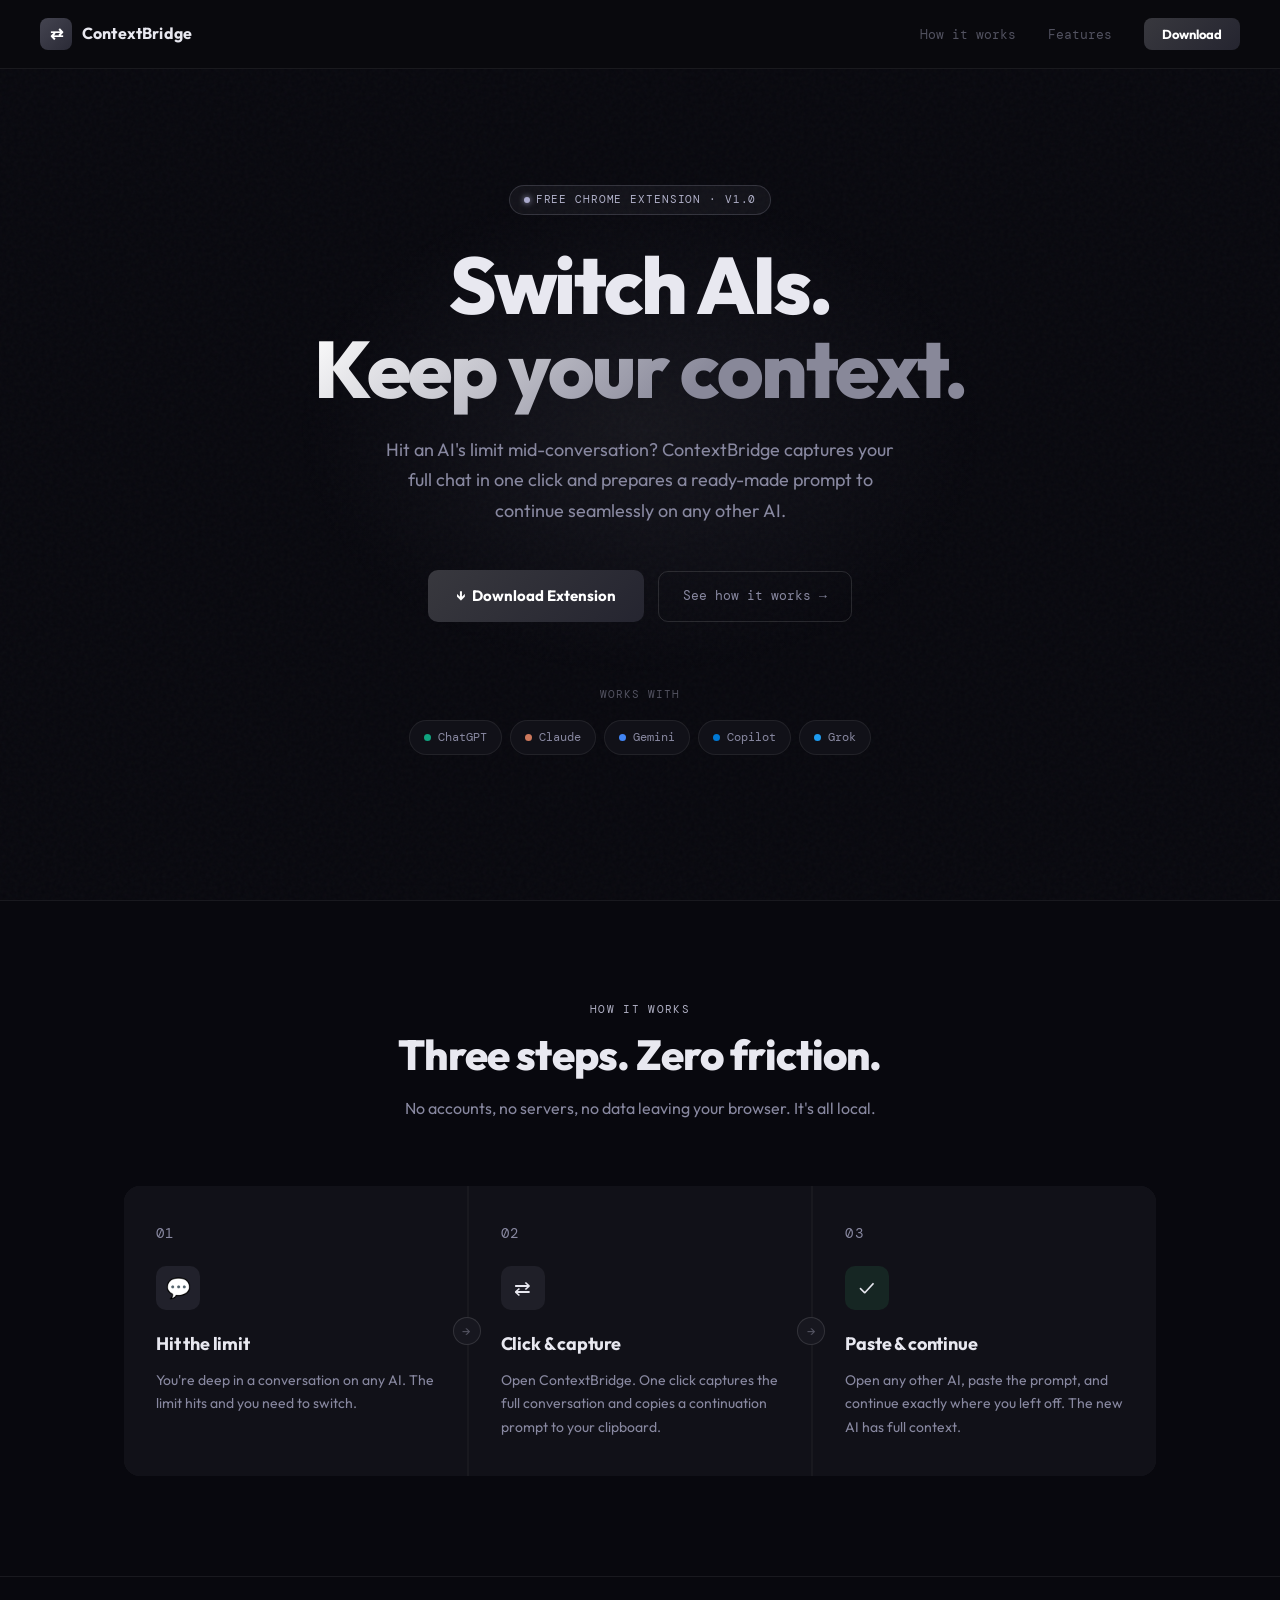
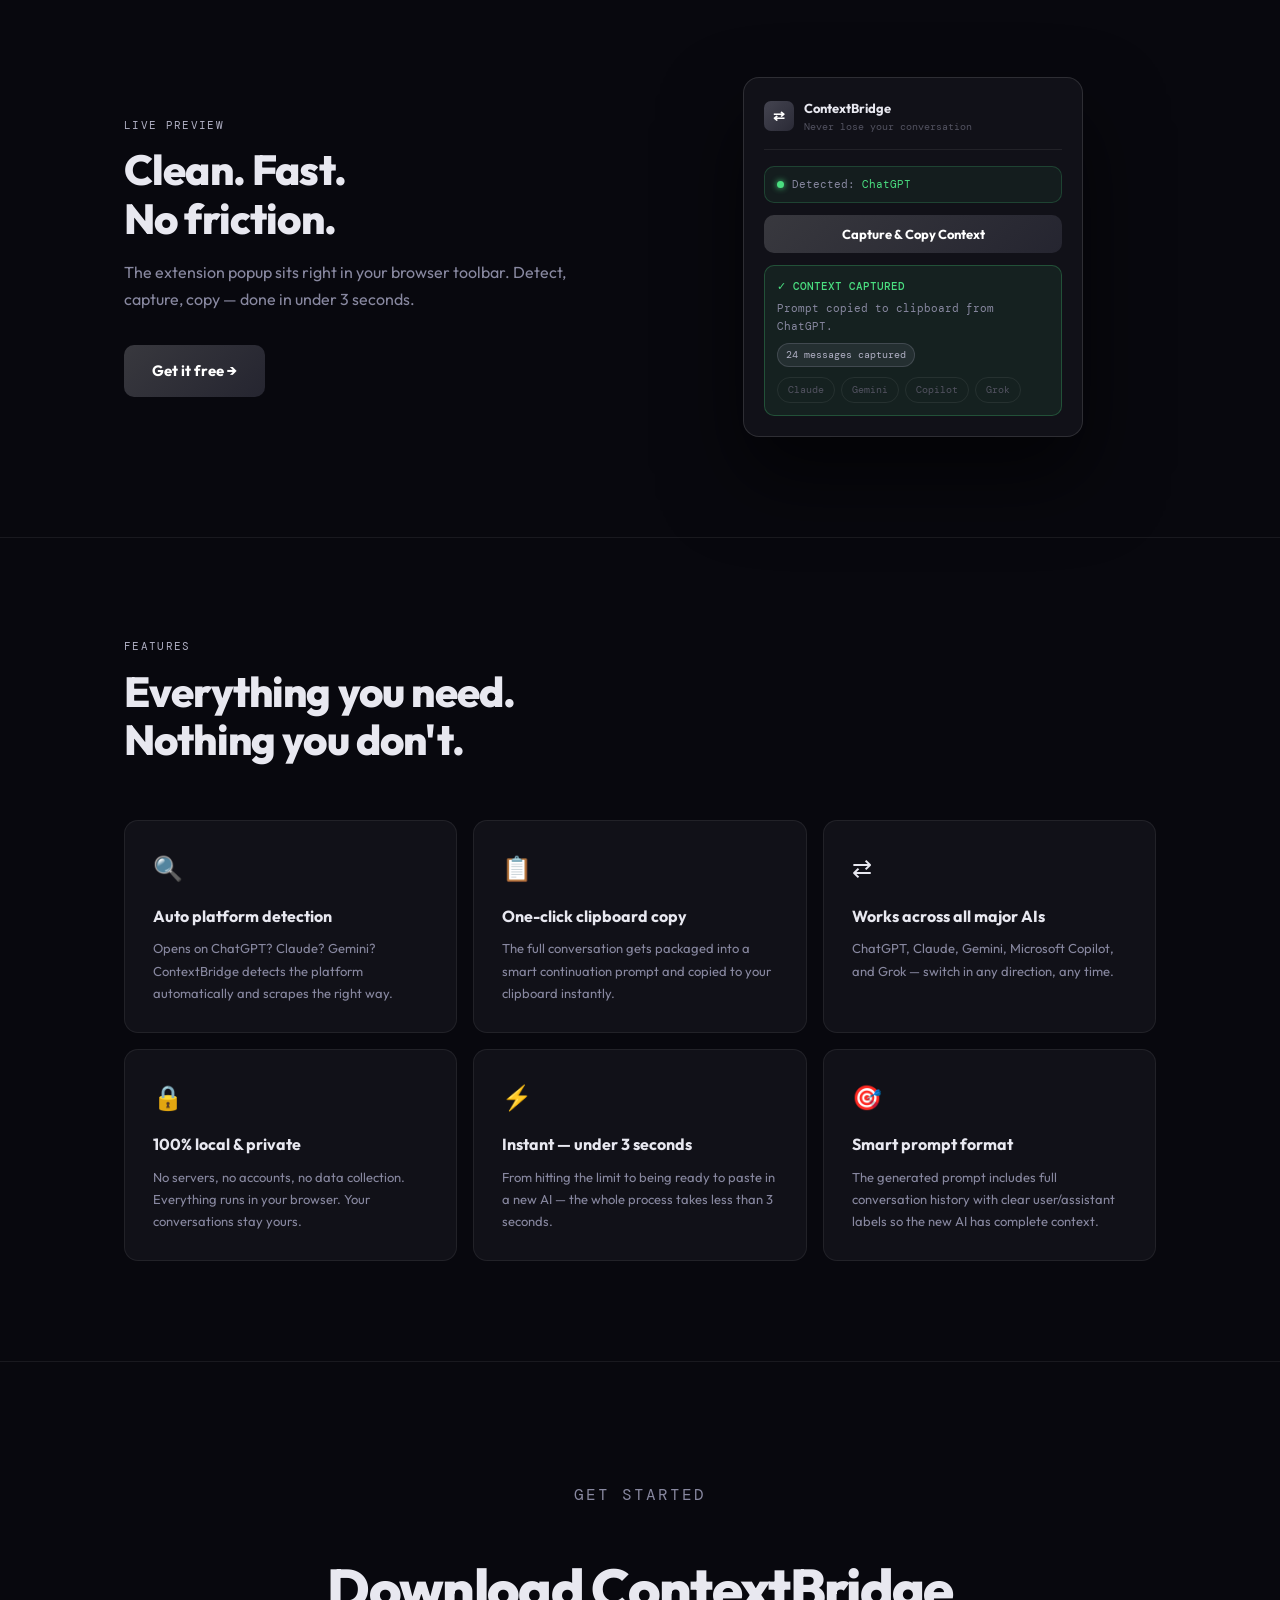
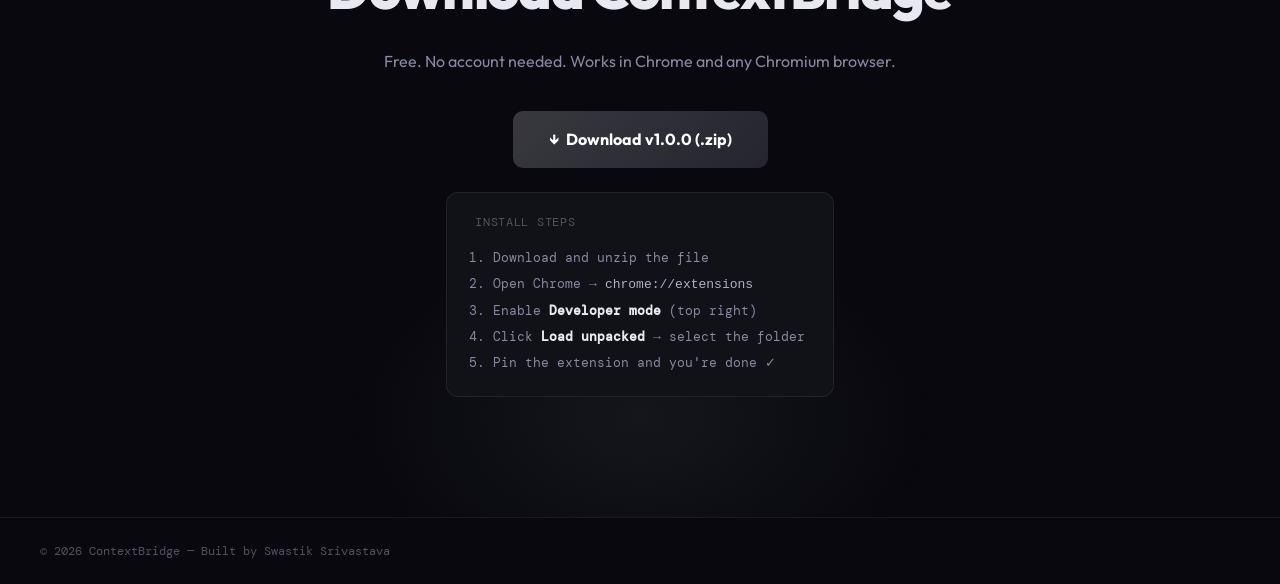
==== content/LandingPage/index.html @ 1ed79af1 "new" ====
<!DOCTYPE html>
<html lang="en">
<head>
  <meta charset="UTF-8" />
  <meta name="viewport" content="width=device-width, initial-scale=1.0" />
  <title>ContextBridge — Never Lose Your AI Conversation</title>
  <meta name="description" content="Switch between ChatGPT, Claude, Gemini, Copilot and Grok without losing context. One click to capture, one paste to continue." />
  <link rel="preconnect" href="https://fonts.googleapis.com" />
  <link href="https://fonts.googleapis.com/css2?family=Outfit:wght@400;500;600;700;800&family=DM+Mono:wght@400;500&display=swap" rel="stylesheet" />
  <style>
    *, *::before, *::after { box-sizing: border-box; margin: 0; padding: 0; }

    :root {
      --bg: #08080e;
      --surface: #111118;
      --surface2: #17171f;
      --border: rgba(255,255,255,0.07);
      --border2: rgba(255,255,255,0.12);
      --accent: #c8c8d4;
      --accent2: #888899;
      --text: #e8e8f0;
      --muted: #525260;
      --muted2: #8888a0;
    }

    html { scroll-behavior: smooth; }

    body {
      background: var(--bg);
      color: var(--text);
      font-family: 'Outfit', sans-serif;
      line-height: 1.6;
      overflow-x: hidden;
    }

    /* ── Noise texture overlay ── */
    body::before {
      content: '';
      position: fixed;
      inset: 0;
      background-image: url("data:image/svg+xml,%3Csvg viewBox='0 0 256 256' xmlns='http://www.w3.org/2000/svg'%3E%3Cfilter id='noise'%3E%3CfeTurbulence type='fractalNoise' baseFrequency='0.9' numOctaves='4' stitchTiles='stitch'/%3E%3C/filter%3E%3Crect width='100%25' height='100%25' filter='url(%23noise)' opacity='0.03'/%3E%3C/svg%3E");
      pointer-events: none;
      z-index: 0;
    }

    /* ── Nav ── */
    nav {
      position: fixed;
      top: 0; left: 0; right: 0;
      z-index: 100;
      padding: 18px 40px;
      display: flex;
      align-items: center;
      justify-content: space-between;
      border-bottom: 1px solid var(--border);
      background: rgba(10,10,14,0.92);
      backdrop-filter: blur(16px);
    }

    .nav-logo {
      display: flex;
      align-items: center;
      gap: 10px;
      text-decoration: none;
    }

    .nav-logo-icon {
      width: 32px; height: 32px;
      background: linear-gradient(135deg, #444450, #2a2a36);
      border-radius: 8px;
      display: flex; align-items: center; justify-content: center;
      font-size: 16px;
      color: #fff;
      font-weight: 800;
    }

    .nav-logo span {
      font-size: 16px;
      font-weight: 700;
      color: var(--text);
      letter-spacing: 0.01em;
    }

    .nav-links {
      display: flex;
      align-items: center;
      gap: 32px;
      list-style: none;
    }

    .nav-links a {
      font-size: 13px;
      color: var(--muted);
      text-decoration: none;
      font-family: 'DM Mono', monospace;
      transition: color 0.2s;
    }

    .nav-links a:hover { color: var(--text); }

    .nav-cta {
      padding: 8px 18px;
      background: linear-gradient(135deg, #38383e, #252530);
      border-radius: 8px;
      color: #fff !important;
      font-family: 'Outfit', sans-serif !important;
      font-weight: 700 !important;
      font-size: 13px !important;
      transition: opacity 0.2s !important;
    }

    .nav-cta:hover { opacity: 0.88; color: #fff !important; }

    /* ── Hero ── */
    .hero {
      position: relative;
      min-height: 100vh;
      display: flex;
      flex-direction: column;
      align-items: center;
      justify-content: center;
      text-align: center;
      padding: 120px 24px 80px;
      overflow: hidden;
    }

    /* Radial glow bg */
    .hero::after {
      content: '';
      position: absolute;
      top: 20%; left: 50%;
      transform: translateX(-50%);
      width: 700px; height: 500px;
      background: radial-gradient(ellipse, rgba(180,180,200,0.08) 0%, transparent 70%);
      pointer-events: none;
      z-index: 0;
    }

    .hero > * { position: relative; z-index: 1; }

    .hero-badge {
      display: inline-flex;
      align-items: center;
      gap: 6px;
      padding: 5px 14px;
      border: 1px solid rgba(180,180,200,0.2);
      border-radius: 20px;
      background: rgba(180,180,200,0.06);
      font-size: 11px;
      font-family: 'DM Mono', monospace;
      color: #b0b0c8;
      letter-spacing: 0.08em;
      text-transform: uppercase;
      margin-bottom: 28px;
    }

    .hero-badge-dot {
      width: 6px; height: 6px;
      border-radius: 50%;
      background: #aaaacc;
      box-shadow: 0 0 6px #aaaacc;
    }

    h1 {
      font-size: clamp(42px, 7vw, 80px);
      font-weight: 800;
      line-height: 1.05;
      letter-spacing: -0.03em;
      margin-bottom: 24px;
      max-width: 800px;
    }

    h1 .gradient {
      background: linear-gradient(135deg, #ffffff 0%, #888899 60%);
      -webkit-background-clip: text;
      -webkit-text-fill-color: transparent;
      background-clip: text;
    }

    .hero-sub {
      font-size: 18px;
      color: var(--muted2);
      max-width: 520px;
      margin-bottom: 44px;
      font-weight: 400;
      line-height: 1.7;
    }

    .hero-actions {
      display: flex;
      align-items: center;
      gap: 14px;
      flex-wrap: wrap;
      justify-content: center;
    }

    .btn-primary {
      display: inline-flex;
      align-items: center;
      gap: 8px;
      padding: 14px 28px;
      background: linear-gradient(135deg, #38383e 0%, #252530 100%);
      border: 1px solid rgba(255,255,255,0.15);
      border-radius: 10px;
      color: #fff;
      font-family: 'Outfit', sans-serif;
      font-size: 15px;
      font-weight: 700;
      text-decoration: none;
      transition: transform 0.2s, opacity 0.2s;
      border: none;
      cursor: pointer;
    }

    .btn-primary:hover { transform: translateY(-2px); opacity: 0.92; }
    .btn-primary:active { transform: translateY(0); }

    .btn-secondary {
      display: inline-flex;
      align-items: center;
      gap: 8px;
      padding: 14px 24px;
      background: transparent;
      border: 1px solid var(--border2);
      border-radius: 10px;
      color: var(--muted2);
      font-family: 'DM Mono', monospace;
      font-size: 13px;
      text-decoration: none;
      transition: border-color 0.2s, color 0.2s;
    }

    .btn-secondary:hover { border-color: #b0b0c4; color: #b0b0c4; }

    /* ── Supported AIs strip ── */
    .ai-strip {
      margin-top: 64px;
      display: flex;
      flex-direction: column;
      align-items: center;
      gap: 16px;
    }

    .ai-strip p {
      font-size: 11px;
      font-family: 'DM Mono', monospace;
      color: var(--muted);
      letter-spacing: 0.1em;
      text-transform: uppercase;
    }

    .ai-logos {
      display: flex;
      align-items: center;
      gap: 8px;
      flex-wrap: wrap;
      justify-content: center;
    }

    .ai-chip {
      display: flex;
      align-items: center;
      gap: 7px;
      padding: 7px 14px;
      background: var(--surface);
      border: 1px solid var(--border);
      border-radius: 20px;
      font-size: 12px;
      font-family: 'DM Mono', monospace;
      color: var(--muted2);
    }

    .ai-chip-dot {
      width: 7px; height: 7px;
      border-radius: 50%;
    }

    /* ── Section base ── */
    section {
      position: relative;
      z-index: 1;
    }

    .container {
      max-width: 1080px;
      margin: 0 auto;
      padding: 0 24px;
    }

    .section-label {
      font-size: 11px;
      font-family: 'DM Mono', monospace;
      letter-spacing: 0.12em;
      text-transform: uppercase;
      color: #b0b0c4;
      margin-bottom: 12px;
    }

    .section-title {
      font-size: clamp(28px, 4vw, 42px);
      font-weight: 800;
      letter-spacing: -0.02em;
      line-height: 1.15;
      margin-bottom: 16px;
    }

    .section-sub {
      font-size: 16px;
      color: var(--muted2);
      max-width: 480px;
      line-height: 1.7;
    }

    /* ── How it works ── */
    .how {
      padding: 100px 0;
      border-top: 1px solid var(--border);
    }

    .how-header {
      text-align: center;
      margin-bottom: 64px;
    }

    .how-header .section-sub { margin: 0 auto; }

    .steps {
      display: grid;
      grid-template-columns: repeat(3, 1fr);
      gap: 2px;
      background: var(--border);
      border-radius: 16px;
      overflow: hidden;
    }

    .step {
      background: var(--surface);
      padding: 36px 32px;
      position: relative;
    }

    .step-num {
      font-size: 11px;
      font-family: 'DM Mono', monospace;
      color: var(--muted);
      letter-spacing: 0.1em;
      margin-bottom: 20px;
    }

    .step-icon {
      width: 44px; height: 44px;
      border-radius: 10px;
      display: flex; align-items: center; justify-content: center;
      font-size: 20px;
      margin-bottom: 20px;
    }

    .step-icon.purple { background: rgba(180,180,200,0.1); }
    .step-icon.pink { background: rgba(160,160,180,0.1); }
    .step-icon.green { background: rgba(74,222,128,0.1); }

    .step h3 {
      font-size: 18px;
      font-weight: 700;
      margin-bottom: 10px;
      letter-spacing: -0.01em;
    }

    .step p {
      font-size: 14px;
      color: var(--muted2);
      line-height: 1.7;
    }

    .step-arrow {
      position: absolute;
      right: -14px; top: 50%;
      transform: translateY(-50%);
      width: 28px; height: 28px;
      background: var(--surface2);
      border: 1px solid var(--border2);
      border-radius: 50%;
      display: flex; align-items: center; justify-content: center;
      font-size: 13px;
      color: var(--muted);
      z-index: 2;
    }

    /* ── Features ── */
    .features {
      padding: 100px 0;
      border-top: 1px solid var(--border);
    }

    .features-grid {
      display: grid;
      grid-template-columns: repeat(auto-fit, minmax(280px, 1fr));
      gap: 16px;
      margin-top: 56px;
    }

    .feature-card {
      background: var(--surface);
      border: 1px solid var(--border);
      border-radius: 14px;
      padding: 28px;
      transition: border-color 0.25s;
    }

    .feature-card:hover { border-color: var(--border2); }

    .feature-icon {
      font-size: 24px;
      margin-bottom: 16px;
    }

    .feature-card h3 {
      font-size: 16px;
      font-weight: 700;
      margin-bottom: 8px;
    }

    .feature-card p {
      font-size: 13px;
      color: var(--muted2);
      line-height: 1.7;
    }

    /* ── Demo visual ── */
    .demo {
      padding: 100px 0;
      border-top: 1px solid var(--border);
    }

    .demo-inner {
      display: grid;
      grid-template-columns: 1fr 1fr;
      gap: 60px;
      align-items: center;
    }

    .demo-popup {
      background: var(--surface);
      border: 1px solid var(--border2);
      border-radius: 16px;
      padding: 20px;
      max-width: 340px;
      margin: 0 auto;
      box-shadow: 0 40px 80px rgba(0,0,0,0.6);
    }

    .popup-header {
      display: flex;
      align-items: center;
      gap: 10px;
      margin-bottom: 16px;
      padding-bottom: 14px;
      border-bottom: 1px solid var(--border);
    }

    .popup-logo {
      width: 30px; height: 30px;
      background: linear-gradient(135deg, #444450, #2a2a36);
      border-radius: 7px;
      display: flex; align-items: center; justify-content: center;
      font-size: 14px;
      font-weight: 800;
      color: #fff;
    }

    .popup-title { font-size: 13px; font-weight: 700; }
    .popup-sub { font-size: 10px; color: var(--muted); font-family: 'DM Mono', monospace; }

    .popup-badge {
      display: flex;
      align-items: center;
      gap: 8px;
      padding: 9px 12px;
      background: rgba(74,222,128,0.06);
      border: 1px solid rgba(74,222,128,0.2);
      border-radius: 10px;
      margin-bottom: 12px;
    }

    .popup-badge-dot {
      width: 7px; height: 7px;
      border-radius: 50%;
      background: #4ade80;
      box-shadow: 0 0 6px #4ade80;
      flex-shrink: 0;
    }

    .popup-badge-text { font-size: 11px; font-family: 'DM Mono', monospace; color: var(--muted2); }
    .popup-badge-text span { color: #4ade80; }

    .popup-btn {
      width: 100%;
      padding: 11px;
      background: linear-gradient(135deg, #38383e, #252530);
      border: none;
      border-radius: 10px;
      color: #fff;
      font-family: 'Outfit', sans-serif;
      font-size: 13px;
      font-weight: 700;
      margin-bottom: 12px;
      cursor: pointer;
    }

    .popup-success {
      background: rgba(74,222,128,0.08);
      border: 1px solid rgba(74,222,128,0.25);
      border-radius: 10px;
      padding: 12px;
      font-size: 11px;
      font-family: 'DM Mono', monospace;
      color: var(--muted2);
    }

    .popup-success .s-title { color: #4ade80; font-weight: 500; margin-bottom: 4px; font-size: 11px; }
    .popup-success .s-body { line-height: 1.6; }
    .popup-count {
      display: inline-flex;
      align-items: center;
      gap: 4px;
      padding: 3px 8px;
      background: rgba(180,180,200,0.1);
      border: 1px solid rgba(180,180,200,0.2);
      border-radius: 20px;
      font-size: 10px;
      color: #b0b0c4;
      margin-top: 8px;
    }

    .ai-links-row {
      display: flex; flex-wrap: wrap; gap: 6px; margin-top: 10px;
    }

    .ai-link-chip {
      padding: 4px 10px;
      border: 1px solid var(--border);
      border-radius: 20px;
      font-size: 10px;
      font-family: 'DM Mono', monospace;
      color: var(--muted);
    }

    /* ── CTA section ── */
    .cta-section {
      padding: 120px 0;
      border-top: 1px solid var(--border);
      text-align: center;
      position: relative;
      overflow: hidden;
    }

    .cta-section::before {
      content: '';
      position: absolute;
      bottom: -100px; left: 50%;
      transform: translateX(-50%);
      width: 600px; height: 400px;
      background: radial-gradient(ellipse, rgba(180,180,200,0.08) 0%, transparent 70%);
      pointer-events: none;
    }

    .cta-section > * { position: relative; z-index: 1; }

    .cta-section h2 {
      font-size: clamp(32px, 5vw, 56px);
      font-weight: 800;
      letter-spacing: -0.03em;
      margin-bottom: 16px;
    }

    .cta-section p {
      font-size: 16px;
      color: var(--muted2);
      margin-bottom: 36px;
    }

    /* ── Footer ── */
    footer {
      border-top: 1px solid var(--border);
      padding: 24px 40px;
      display: flex;
      align-items: center;
      justify-content: space-between;
      font-size: 12px;
      font-family: 'DM Mono', monospace;
      color: var(--muted);
    }

    footer a { color: var(--muted); text-decoration: none; }
    footer a:hover { color: var(--text); }

    /* ── Responsive ── */
    @media (max-width: 768px) {
      nav { padding: 16px 20px; }
      .nav-links { display: none; }
      .steps { grid-template-columns: 1fr; }
      .step-arrow { display: none; }
      .demo-inner { grid-template-columns: 1fr; }
      footer { flex-direction: column; gap: 8px; text-align: center; }
    }
  </style>
</head>
<body>

<!-- NAV -->
<nav>
  <a class="nav-logo" href="#">
    <div class="nav-logo-icon">⇄</div>
    <span>ContextBridge</span>
  </a>
  <ul class="nav-links">
    <li><a href="#how">How it works</a></li>
    <li><a href="#features">Features</a></li>
    <li><a href="#download" class="nav-cta">Download</a></li>
  </ul>
</nav>

<!-- HERO -->
<section class="hero">
  <div class="hero-badge">
    <span class="hero-badge-dot"></span>
    Free Chrome Extension · v1.0
  </div>

  <h1>
    Switch AIs.<br />
    <span class="gradient">Keep your context.</span>
  </h1>

  <p class="hero-sub">
    Hit an AI's limit mid-conversation? ContextBridge captures your full chat in one click and prepares a ready-made prompt to continue seamlessly on any other AI.
  </p>

  <div class="hero-actions">
    <a href="#download" class="btn-primary">
      ↓ &nbsp;Download Extension
    </a>
    <a href="#how" class="btn-secondary">
      See how it works →
    </a>
  </div>

  <div class="ai-strip">
    <p>Works with</p>
    <div class="ai-logos">
      <div class="ai-chip"><span class="ai-chip-dot" style="background:#10a37f"></span>ChatGPT</div>
      <div class="ai-chip"><span class="ai-chip-dot" style="background:#cc785c"></span>Claude</div>
      <div class="ai-chip"><span class="ai-chip-dot" style="background:#4285f4"></span>Gemini</div>
      <div class="ai-chip"><span class="ai-chip-dot" style="background:#0078d4"></span>Copilot</div>
      <div class="ai-chip"><span class="ai-chip-dot" style="background:#1d9bf0"></span>Grok</div>
    </div>
  </div>
</section>

<!-- HOW IT WORKS -->
<section class="how" id="how">
  <div class="container">
    <div class="how-header">
      <p class="section-label">How it works</p>
      <h2 class="section-title">Three steps. Zero friction.</h2>
      <p class="section-sub">No accounts, no servers, no data leaving your browser. It's all local.</p>
    </div>

    <div class="steps">
      <div class="step">
        <p class="step-num">01</p>
        <div class="step-icon purple">💬</div>
        <h3>Hit the limit</h3>
        <p>You're deep in a conversation on any AI. The limit hits and you need to switch.</p>
        <div class="step-arrow">→</div>
      </div>

      <div class="step">
        <p class="step-num">02</p>
        <div class="step-icon pink">⇄</div>
        <h3>Click & capture</h3>
        <p>Open ContextBridge. One click captures the full conversation and copies a continuation prompt to your clipboard.</p>
        <div class="step-arrow">→</div>
      </div>

      <div class="step">
        <p class="step-num">03</p>
        <div class="step-icon green">✓</div>
        <h3>Paste & continue</h3>
        <p>Open any other AI, paste the prompt, and continue exactly where you left off. The new AI has full context.</p>
      </div>
    </div>
  </div>
</section>

<!-- DEMO + FEATURES -->
<section class="demo" id="demo">
  <div class="container">
    <div class="demo-inner">
      <div>
        <p class="section-label">Live preview</p>
        <h2 class="section-title">Clean. Fast.<br/>No friction.</h2>
        <p class="section-sub" style="margin-bottom: 32px;">The extension popup sits right in your browser toolbar. Detect, capture, copy — done in under 3 seconds.</p>
        <a href="#download" class="btn-primary" style="width: fit-content;">Get it free →</a>
      </div>

      <!-- Popup mockup -->
      <div class="demo-popup">
        <div class="popup-header">
          <div class="popup-logo">⇄</div>
          <div>
            <div class="popup-title">ContextBridge</div>
            <div class="popup-sub">Never lose your conversation</div>
          </div>
        </div>

        <div class="popup-badge">
          <div class="popup-badge-dot"></div>
          <div class="popup-badge-text">Detected: <span>ChatGPT</span></div>
        </div>

        <button class="popup-btn">Capture &amp; Copy Context</button>

        <div class="popup-success">
          <div class="s-title">✓ CONTEXT CAPTURED</div>
          <div class="s-body">Prompt copied to clipboard from ChatGPT.</div>
          <div class="popup-count">24 messages captured</div>
          <div class="ai-links-row">
            <span class="ai-link-chip">Claude</span>
            <span class="ai-link-chip">Gemini</span>
            <span class="ai-link-chip">Copilot</span>
            <span class="ai-link-chip">Grok</span>
          </div>
        </div>
      </div>
    </div>
  </div>
</section>

<!-- FEATURES -->
<section class="features" id="features">
  <div class="container">
    <p class="section-label">Features</p>
    <h2 class="section-title">Everything you need.<br/>Nothing you don't.</h2>

    <div class="features-grid">
      <div class="feature-card">
        <div class="feature-icon">🔍</div>
        <h3>Auto platform detection</h3>
        <p>Opens on ChatGPT? Claude? Gemini? ContextBridge detects the platform automatically and scrapes the right way.</p>
      </div>

      <div class="feature-card">
        <div class="feature-icon">📋</div>
        <h3>One-click clipboard copy</h3>
        <p>The full conversation gets packaged into a smart continuation prompt and copied to your clipboard instantly.</p>
      </div>

      <div class="feature-card">
        <div class="feature-icon">⇄</div>
        <h3>Works across all major AIs</h3>
        <p>ChatGPT, Claude, Gemini, Microsoft Copilot, and Grok — switch in any direction, any time.</p>
      </div>

      <div class="feature-card">
        <div class="feature-icon">🔒</div>
        <h3>100% local & private</h3>
        <p>No servers, no accounts, no data collection. Everything runs in your browser. Your conversations stay yours.</p>
      </div>

      <div class="feature-card">
        <div class="feature-icon">⚡</div>
        <h3>Instant — under 3 seconds</h3>
        <p>From hitting the limit to being ready to paste in a new AI — the whole process takes less than 3 seconds.</p>
      </div>

      <div class="feature-card">
        <div class="feature-icon">🎯</div>
        <h3>Smart prompt format</h3>
        <p>The generated prompt includes full conversation history with clear user/assistant labels so the new AI has complete context.</p>
      </div>
    </div>
  </div>
</section>

<!-- DOWNLOAD CTA -->
<section class="cta-section" id="download">
  <div class="container">
    <p class="section-label">Get started</p>
    <h2>Download ContextBridge</h2>
    <p>Free. No account needed. Works in Chrome and any Chromium browser.</p>

    <div style="display: flex; flex-direction: column; align-items: center; gap: 16px;">
      <a href="https://github.com/SwastikSrivastava19/ContextBridge/archive/refs/tags/v1.0.0.zip" download class="btn-primary" style="font-size: 16px; padding: 16px 36px;">
        ↓ &nbsp;Download v1.0.0 (.zip)
      </a>

      <div style="background: var(--surface); border: 1px solid var(--border); border-radius: 12px; padding: 20px 28px; max-width: 480px; text-align: left; margin-top: 8px;">
        <p style="font-size: 12px; font-family: 'DM Mono', monospace; color: var(--muted); margin-bottom: 12px; letter-spacing: 0.06em; text-transform: uppercase;">Install steps</p>
        <ol style="font-size: 13px; color: var(--muted2); line-height: 2; padding-left: 18px; font-family: 'DM Mono', monospace;">
          <li>Download and unzip the file</li>
          <li>Open Chrome → <code style="color: #b0b0c4;">chrome://extensions</code></li>
          <li>Enable <strong style="color: var(--text);">Developer mode</strong> (top right)</li>
          <li>Click <strong style="color: var(--text);">Load unpacked</strong> → select the folder</li>
          <li>Pin the extension and you're done ✓</li>
        </ol>
      </div>
    </div>
  </div>
</section>

<!-- FOOTER -->
<footer>
  <span>© 2026 ContextBridge — Built by Swastik Srivastava</span>
</footer>

</body>
</html>
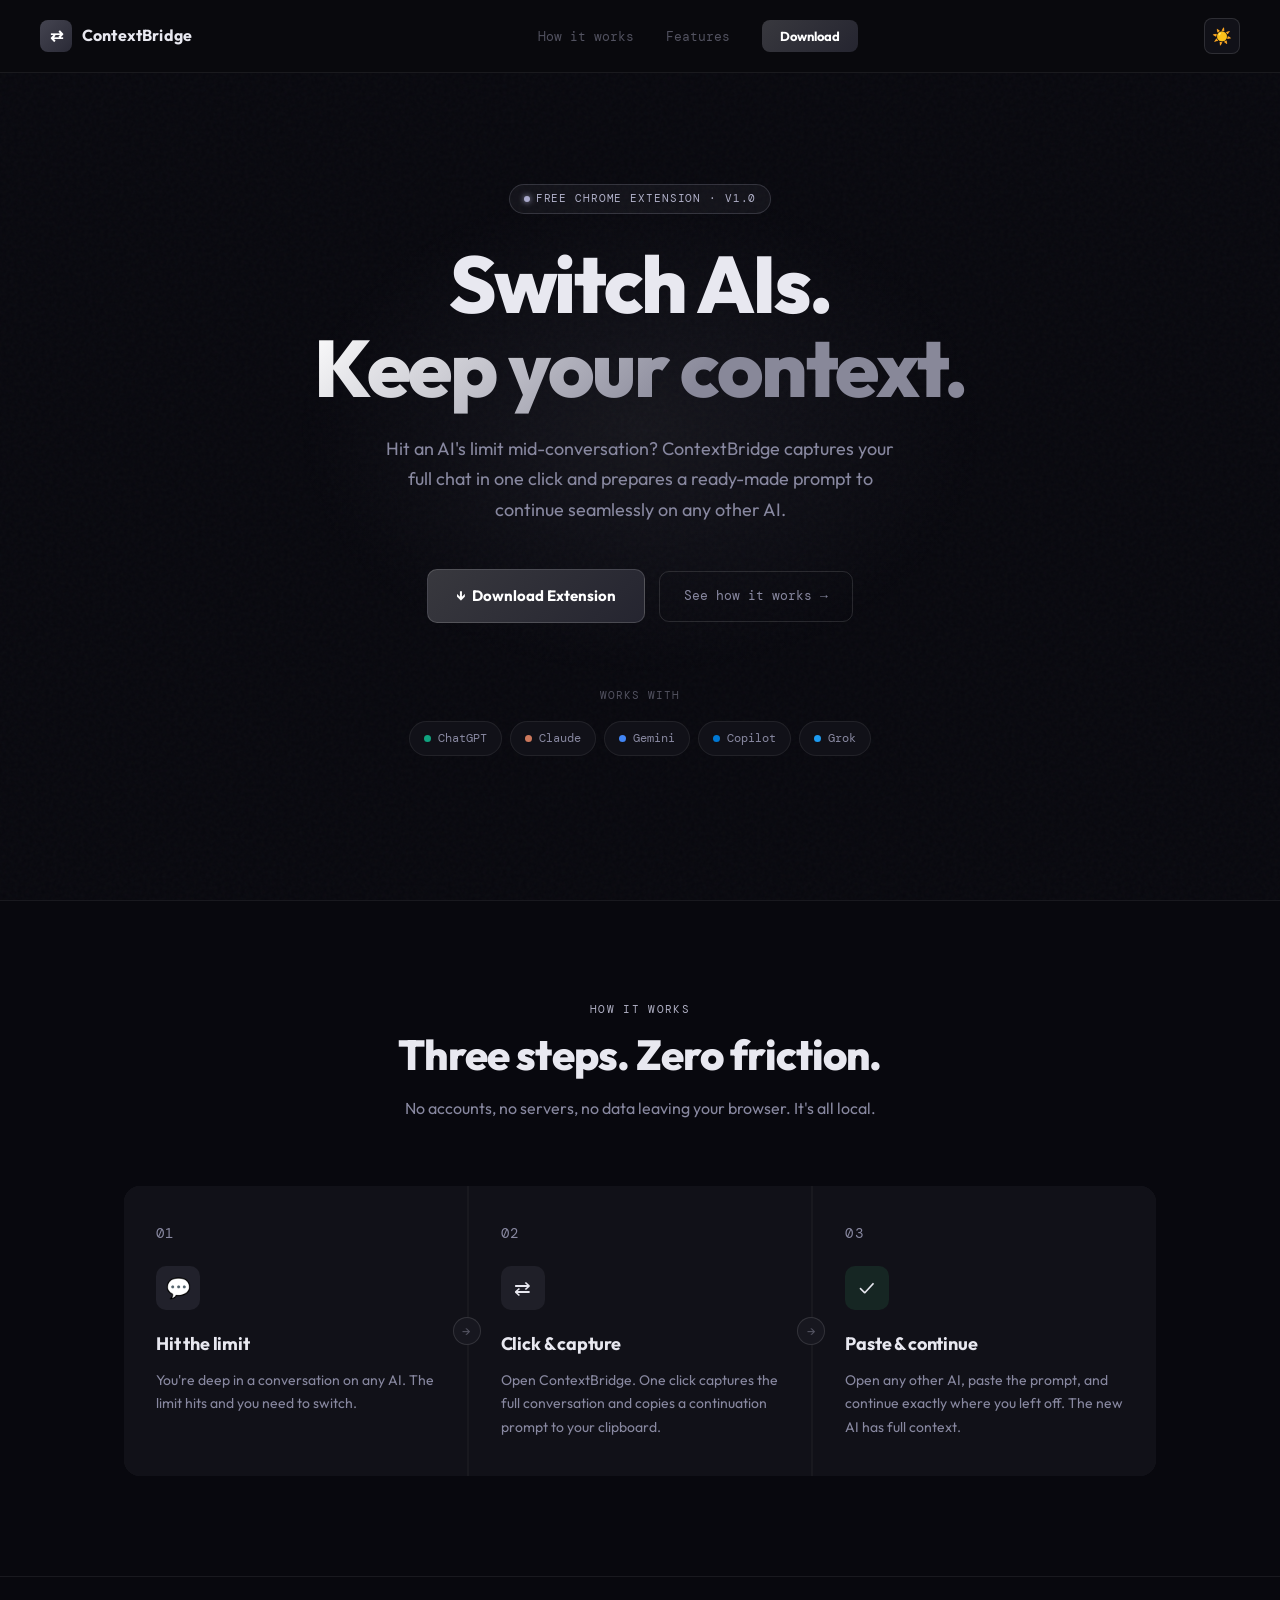
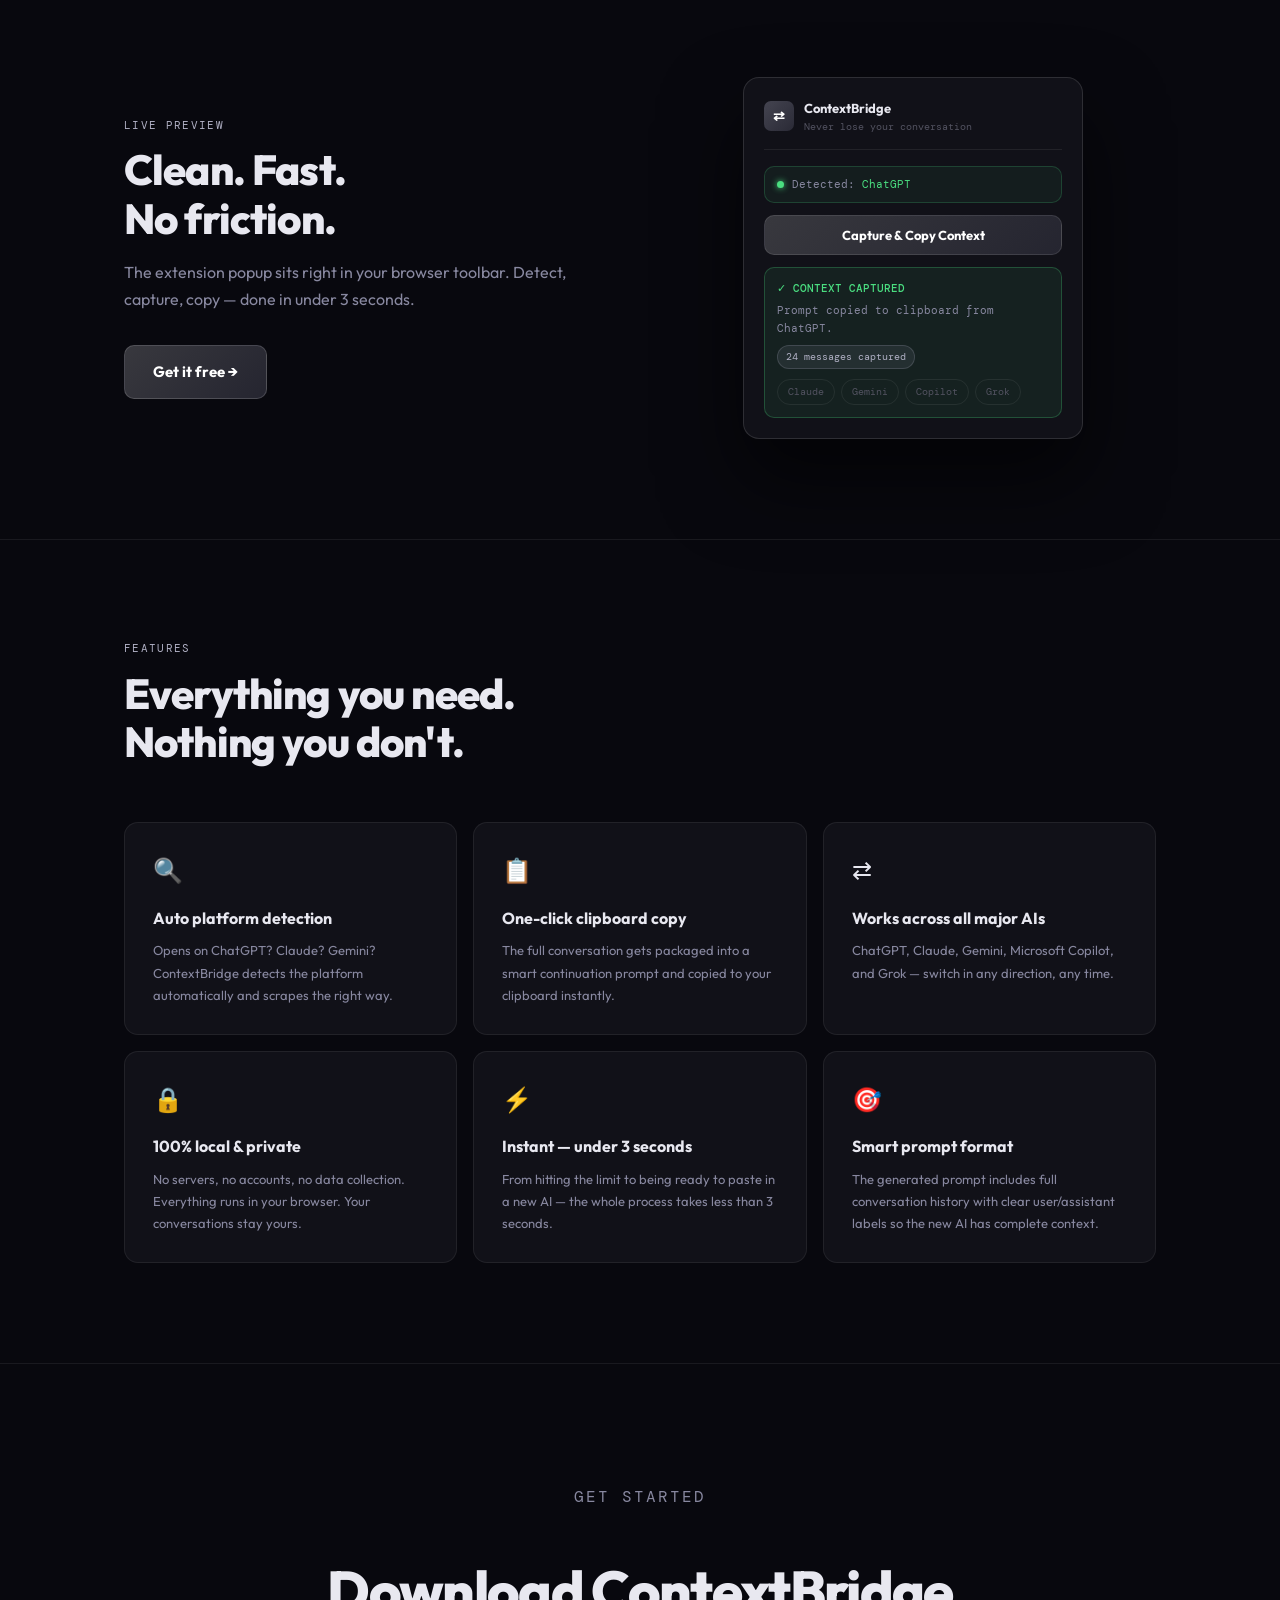
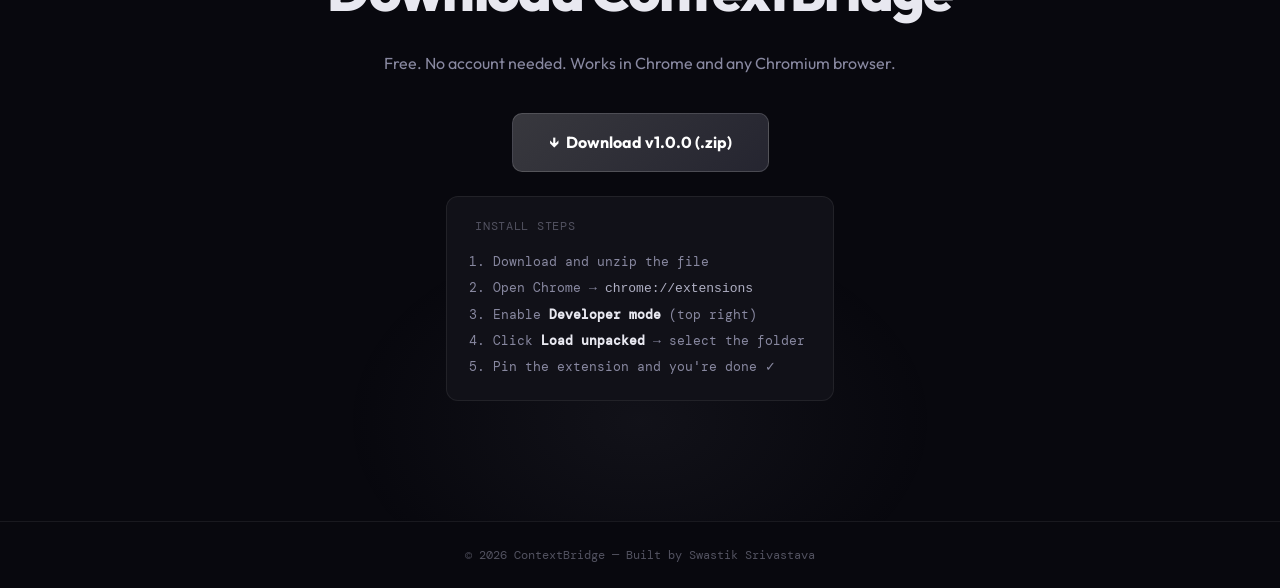
==== commit 44beaa05: "Dark/Light Mode" ====
--- a/content/LandingPage/index.html
+++ b/content/LandingPage/index.html
@@ -23,6 +23,19 @@
       --muted2: #8888a0;
     }
 
+    :root.light {
+      --bg: #f4f4f6;
+      --surface: #ffffff;
+      --surface2: #ebebef;
+      --border: rgba(0,0,0,0.08);
+      --border2: rgba(0,0,0,0.14);
+      --accent: #444458;
+      --accent2: #666678;
+      --text: #111118;
+      --muted: #888898;
+      --muted2: #555568;
+    }
+
     html { scroll-behavior: smooth; }
 
     body {
@@ -33,7 +46,6 @@
       overflow-x: hidden;
     }
 
-    /* ── Noise texture overlay ── */
     body::before {
       content: '';
       position: fixed;
@@ -43,7 +55,6 @@
       z-index: 0;
     }
 
-    /* ── Nav ── */
     nav {
       position: fixed;
       top: 0; left: 0; right: 0;
@@ -111,7 +122,6 @@
 
     .nav-cta:hover { opacity: 0.88; color: #fff !important; }
 
-    /* ── Hero ── */
     .hero {
       position: relative;
       min-height: 100vh;
@@ -124,7 +134,6 @@
       overflow: hidden;
     }
 
-    /* Radial glow bg */
     .hero::after {
       content: '';
       position: absolute;
@@ -208,7 +217,6 @@
       font-weight: 700;
       text-decoration: none;
       transition: transform 0.2s, opacity 0.2s;
-      border: none;
       cursor: pointer;
     }
 
@@ -232,7 +240,6 @@
 
     .btn-secondary:hover { border-color: #b0b0c4; color: #b0b0c4; }
 
-    /* ── Supported AIs strip ── */
     .ai-strip {
       margin-top: 64px;
       display: flex;
@@ -270,22 +277,11 @@
       color: var(--muted2);
     }
 
-    .ai-chip-dot {
-      width: 7px; height: 7px;
-      border-radius: 50%;
-    }
-
-    /* ── Section base ── */
-    section {
-      position: relative;
-      z-index: 1;
-    }
-
-    .container {
-      max-width: 1080px;
-      margin: 0 auto;
-      padding: 0 24px;
-    }
+    .ai-chip-dot { width: 7px; height: 7px; border-radius: 50%; }
+
+    section { position: relative; z-index: 1; }
+
+    .container { max-width: 1080px; margin: 0 auto; padding: 0 24px; }
 
     .section-label {
       font-size: 11px;
@@ -311,17 +307,9 @@
       line-height: 1.7;
     }
 
-    /* ── How it works ── */
-    .how {
-      padding: 100px 0;
-      border-top: 1px solid var(--border);
-    }
-
-    .how-header {
-      text-align: center;
-      margin-bottom: 64px;
-    }
-
+    .how { padding: 100px 0; border-top: 1px solid var(--border); }
+
+    .how-header { text-align: center; margin-bottom: 64px; }
     .how-header .section-sub { margin: 0 auto; }
 
     .steps {
@@ -333,11 +321,7 @@
       overflow: hidden;
     }
 
-    .step {
-      background: var(--surface);
-      padding: 36px 32px;
-      position: relative;
-    }
+    .step { background: var(--surface); padding: 36px 32px; position: relative; }
 
     .step-num {
       font-size: 11px;
@@ -355,22 +339,12 @@
       margin-bottom: 20px;
     }
 
-    .step-icon.purple { background: rgba(180,180,200,0.1); }
-    .step-icon.pink { background: rgba(160,160,180,0.1); }
-    .step-icon.green { background: rgba(74,222,128,0.1); }
-
-    .step h3 {
-      font-size: 18px;
-      font-weight: 700;
-      margin-bottom: 10px;
-      letter-spacing: -0.01em;
-    }
-
-    .step p {
-      font-size: 14px;
-      color: var(--muted2);
-      line-height: 1.7;
-    }
+    .step-icon.s1 { background: rgba(180,180,200,0.1); }
+    .step-icon.s2 { background: rgba(160,160,180,0.1); }
+    .step-icon.s3 { background: rgba(74,222,128,0.1); }
+
+    .step h3 { font-size: 18px; font-weight: 700; margin-bottom: 10px; letter-spacing: -0.01em; }
+    .step p { font-size: 14px; color: var(--muted2); line-height: 1.7; }
 
     .step-arrow {
       position: absolute;
@@ -386,11 +360,7 @@
       z-index: 2;
     }
 
-    /* ── Features ── */
-    .features {
-      padding: 100px 0;
-      border-top: 1px solid var(--border);
-    }
+    .features { padding: 100px 0; border-top: 1px solid var(--border); }
 
     .features-grid {
       display: grid;
@@ -408,29 +378,11 @@
     }
 
     .feature-card:hover { border-color: var(--border2); }
-
-    .feature-icon {
-      font-size: 24px;
-      margin-bottom: 16px;
-    }
-
-    .feature-card h3 {
-      font-size: 16px;
-      font-weight: 700;
-      margin-bottom: 8px;
-    }
-
-    .feature-card p {
-      font-size: 13px;
-      color: var(--muted2);
-      line-height: 1.7;
-    }
-
-    /* ── Demo visual ── */
-    .demo {
-      padding: 100px 0;
-      border-top: 1px solid var(--border);
-    }
+    .feature-icon { font-size: 24px; margin-bottom: 16px; }
+    .feature-card h3 { font-size: 16px; font-weight: 700; margin-bottom: 8px; }
+    .feature-card p { font-size: 13px; color: var(--muted2); line-height: 1.7; }
+
+    .demo { padding: 100px 0; border-top: 1px solid var(--border); }
 
     .demo-inner {
       display: grid;
@@ -497,7 +449,7 @@
       width: 100%;
       padding: 11px;
       background: linear-gradient(135deg, #38383e, #252530);
-      border: none;
+      border: 1px solid rgba(255,255,255,0.1);
       border-radius: 10px;
       color: #fff;
       font-family: 'Outfit', sans-serif;
@@ -519,6 +471,7 @@
 
     .popup-success .s-title { color: #4ade80; font-weight: 500; margin-bottom: 4px; font-size: 11px; }
     .popup-success .s-body { line-height: 1.6; }
+
     .popup-count {
       display: inline-flex;
       align-items: center;
@@ -532,9 +485,7 @@
       margin-top: 8px;
     }
 
-    .ai-links-row {
-      display: flex; flex-wrap: wrap; gap: 6px; margin-top: 10px;
-    }
+    .ai-links-row { display: flex; flex-wrap: wrap; gap: 6px; margin-top: 10px; }
 
     .ai-link-chip {
       padding: 4px 10px;
@@ -545,7 +496,6 @@
       color: var(--muted);
     }
 
-    /* ── CTA section ── */
     .cta-section {
       padding: 120px 0;
       border-top: 1px solid var(--border);
@@ -560,7 +510,7 @@
       bottom: -100px; left: 50%;
       transform: translateX(-50%);
       width: 600px; height: 400px;
-      background: radial-gradient(ellipse, rgba(180,180,200,0.08) 0%, transparent 70%);
+      background: radial-gradient(ellipse, rgba(180,180,200,0.06) 0%, transparent 70%);
       pointer-events: none;
     }
 
@@ -573,41 +523,82 @@
       margin-bottom: 16px;
     }
 
-    .cta-section p {
-      font-size: 16px;
-      color: var(--muted2);
-      margin-bottom: 36px;
-    }
-
-    /* ── Footer ── */
+    .cta-section p { font-size: 16px; color: var(--muted2); margin-bottom: 36px; }
+
     footer {
       border-top: 1px solid var(--border);
       padding: 24px 40px;
       display: flex;
       align-items: center;
-      justify-content: space-between;
+      justify-content: center;
       font-size: 12px;
       font-family: 'DM Mono', monospace;
       color: var(--muted);
     }
 
-    footer a { color: var(--muted); text-decoration: none; }
-    footer a:hover { color: var(--text); }
-
-    /* ── Responsive ── */
+    /* ── Theme Toggle ── */
+    .theme-toggle {
+      width: 36px; height: 36px;
+      border-radius: 8px;
+      border: 1px solid var(--border2);
+      background: var(--surface);
+      cursor: pointer;
+      display: flex; align-items: center; justify-content: center;
+      font-size: 16px;
+      transition: border-color 0.2s, background 0.2s, transform 0.15s;
+      flex-shrink: 0;
+    }
+
+    .theme-toggle:hover {
+      border-color: var(--accent);
+      transform: rotate(15deg);
+    }
+
+    /* Light mode overrides */
+    :root.light nav {
+      background: rgba(244,244,246,0.92);
+    }
+
+    :root.light .hero::after {
+      background: radial-gradient(ellipse, rgba(100,100,130,0.06) 0%, transparent 70%);
+    }
+
+    :root.light h1 .gradient {
+      background: linear-gradient(135deg, #111118 0%, #666678 60%);
+      -webkit-background-clip: text;
+      -webkit-text-fill-color: transparent;
+      background-clip: text;
+    }
+
+    :root.light .hero-badge-dot {
+      background: #666688;
+      box-shadow: 0 0 6px #666688;
+    }
+
+    :root.light .nav-logo-icon,
+    :root.light .popup-logo,
+    :root.light .popup-btn,
+    :root.light .nav-cta {
+      background: linear-gradient(135deg, #2a2a36, #111118);
+    }
+
+    :root.light .btn-primary {
+      background: linear-gradient(135deg, #2a2a36 0%, #111118 100%);
+    }
+
+    :root.light body::before { opacity: 0.015; }
+
     @media (max-width: 768px) {
       nav { padding: 16px 20px; }
       .nav-links { display: none; }
       .steps { grid-template-columns: 1fr; }
       .step-arrow { display: none; }
       .demo-inner { grid-template-columns: 1fr; }
-      footer { flex-direction: column; gap: 8px; text-align: center; }
     }
   </style>
 </head>
 <body>
 
-<!-- NAV -->
 <nav>
   <a class="nav-logo" href="#">
     <div class="nav-logo-icon">⇄</div>
@@ -618,33 +609,27 @@
     <li><a href="#features">Features</a></li>
     <li><a href="#download" class="nav-cta">Download</a></li>
   </ul>
+  <button class="theme-toggle" id="themeToggle" title="Toggle theme">
+    <span class="theme-icon">☀️</span>
+  </button>
 </nav>
 
-<!-- HERO -->
 <section class="hero">
   <div class="hero-badge">
     <span class="hero-badge-dot"></span>
     Free Chrome Extension · v1.0
   </div>
-
   <h1>
     Switch AIs.<br />
     <span class="gradient">Keep your context.</span>
   </h1>
-
   <p class="hero-sub">
     Hit an AI's limit mid-conversation? ContextBridge captures your full chat in one click and prepares a ready-made prompt to continue seamlessly on any other AI.
   </p>
-
   <div class="hero-actions">
-    <a href="#download" class="btn-primary">
-      ↓ &nbsp;Download Extension
-    </a>
-    <a href="#how" class="btn-secondary">
-      See how it works →
-    </a>
+    <a href="#download" class="btn-primary">↓ &nbsp;Download Extension</a>
+    <a href="#how" class="btn-secondary">See how it works →</a>
   </div>
-
   <div class="ai-strip">
     <p>Works with</p>
     <div class="ai-logos">
@@ -657,7 +642,6 @@
   </div>
 </section>
 
-<!-- HOW IT WORKS -->
 <section class="how" id="how">
   <div class="container">
     <div class="how-header">
@@ -665,27 +649,24 @@
       <h2 class="section-title">Three steps. Zero friction.</h2>
       <p class="section-sub">No accounts, no servers, no data leaving your browser. It's all local.</p>
     </div>
-
     <div class="steps">
       <div class="step">
         <p class="step-num">01</p>
-        <div class="step-icon purple">💬</div>
+        <div class="step-icon s1">💬</div>
         <h3>Hit the limit</h3>
         <p>You're deep in a conversation on any AI. The limit hits and you need to switch.</p>
         <div class="step-arrow">→</div>
       </div>
-
       <div class="step">
         <p class="step-num">02</p>
-        <div class="step-icon pink">⇄</div>
+        <div class="step-icon s2">⇄</div>
         <h3>Click & capture</h3>
         <p>Open ContextBridge. One click captures the full conversation and copies a continuation prompt to your clipboard.</p>
         <div class="step-arrow">→</div>
       </div>
-
       <div class="step">
         <p class="step-num">03</p>
-        <div class="step-icon green">✓</div>
+        <div class="step-icon s3">✓</div>
         <h3>Paste & continue</h3>
         <p>Open any other AI, paste the prompt, and continue exactly where you left off. The new AI has full context.</p>
       </div>
@@ -693,7 +674,6 @@
   </div>
 </section>
 
-<!-- DEMO + FEATURES -->
 <section class="demo" id="demo">
   <div class="container">
     <div class="demo-inner">
@@ -703,8 +683,6 @@
         <p class="section-sub" style="margin-bottom: 32px;">The extension popup sits right in your browser toolbar. Detect, capture, copy — done in under 3 seconds.</p>
         <a href="#download" class="btn-primary" style="width: fit-content;">Get it free →</a>
       </div>
-
-      <!-- Popup mockup -->
       <div class="demo-popup">
         <div class="popup-header">
           <div class="popup-logo">⇄</div>
@@ -713,14 +691,11 @@
             <div class="popup-sub">Never lose your conversation</div>
           </div>
         </div>
-
         <div class="popup-badge">
           <div class="popup-badge-dot"></div>
           <div class="popup-badge-text">Detected: <span>ChatGPT</span></div>
         </div>
-
         <button class="popup-btn">Capture &amp; Copy Context</button>
-
         <div class="popup-success">
           <div class="s-title">✓ CONTEXT CAPTURED</div>
           <div class="s-body">Prompt copied to clipboard from ChatGPT.</div>
@@ -737,43 +712,36 @@
   </div>
 </section>
 
-<!-- FEATURES -->
 <section class="features" id="features">
   <div class="container">
     <p class="section-label">Features</p>
     <h2 class="section-title">Everything you need.<br/>Nothing you don't.</h2>
-
     <div class="features-grid">
       <div class="feature-card">
         <div class="feature-icon">🔍</div>
         <h3>Auto platform detection</h3>
         <p>Opens on ChatGPT? Claude? Gemini? ContextBridge detects the platform automatically and scrapes the right way.</p>
       </div>
-
       <div class="feature-card">
         <div class="feature-icon">📋</div>
         <h3>One-click clipboard copy</h3>
         <p>The full conversation gets packaged into a smart continuation prompt and copied to your clipboard instantly.</p>
       </div>
-
       <div class="feature-card">
         <div class="feature-icon">⇄</div>
         <h3>Works across all major AIs</h3>
         <p>ChatGPT, Claude, Gemini, Microsoft Copilot, and Grok — switch in any direction, any time.</p>
       </div>
-
       <div class="feature-card">
         <div class="feature-icon">🔒</div>
         <h3>100% local & private</h3>
         <p>No servers, no accounts, no data collection. Everything runs in your browser. Your conversations stay yours.</p>
       </div>
-
       <div class="feature-card">
         <div class="feature-icon">⚡</div>
         <h3>Instant — under 3 seconds</h3>
         <p>From hitting the limit to being ready to paste in a new AI — the whole process takes less than 3 seconds.</p>
       </div>
-
       <div class="feature-card">
         <div class="feature-icon">🎯</div>
         <h3>Smart prompt format</h3>
@@ -783,18 +751,15 @@
   </div>
 </section>
 
-<!-- DOWNLOAD CTA -->
 <section class="cta-section" id="download">
   <div class="container">
     <p class="section-label">Get started</p>
     <h2>Download ContextBridge</h2>
     <p>Free. No account needed. Works in Chrome and any Chromium browser.</p>
-
     <div style="display: flex; flex-direction: column; align-items: center; gap: 16px;">
       <a href="https://github.com/SwastikSrivastava19/ContextBridge/archive/refs/tags/v1.0.0.zip" download class="btn-primary" style="font-size: 16px; padding: 16px 36px;">
         ↓ &nbsp;Download v1.0.0 (.zip)
       </a>
-
       <div style="background: var(--surface); border: 1px solid var(--border); border-radius: 12px; padding: 20px 28px; max-width: 480px; text-align: left; margin-top: 8px;">
         <p style="font-size: 12px; font-family: 'DM Mono', monospace; color: var(--muted); margin-bottom: 12px; letter-spacing: 0.06em; text-transform: uppercase;">Install steps</p>
         <ol style="font-size: 13px; color: var(--muted2); line-height: 2; padding-left: 18px; font-family: 'DM Mono', monospace;">
@@ -809,10 +774,26 @@
   </div>
 </section>
 
-<!-- FOOTER -->
 <footer>
   <span>© 2026 ContextBridge — Built by Swastik Srivastava</span>
 </footer>
 
+<script>
+  const toggle = document.getElementById('themeToggle');
+  const icon = toggle.querySelector('.theme-icon');
+  const root = document.documentElement;
+
+  // Load saved preference
+  if (localStorage.getItem('theme') === 'light') {
+    root.classList.add('light');
+    icon.textContent = '🌙';
+  }
+
+  toggle.addEventListener('click', () => {
+    const isLight = root.classList.toggle('light');
+    icon.textContent = isLight ? '🌙' : '☀️';
+    localStorage.setItem('theme', isLight ? 'light' : 'dark');
+  });
+</script>
 </body>
-</html>
+</html>
